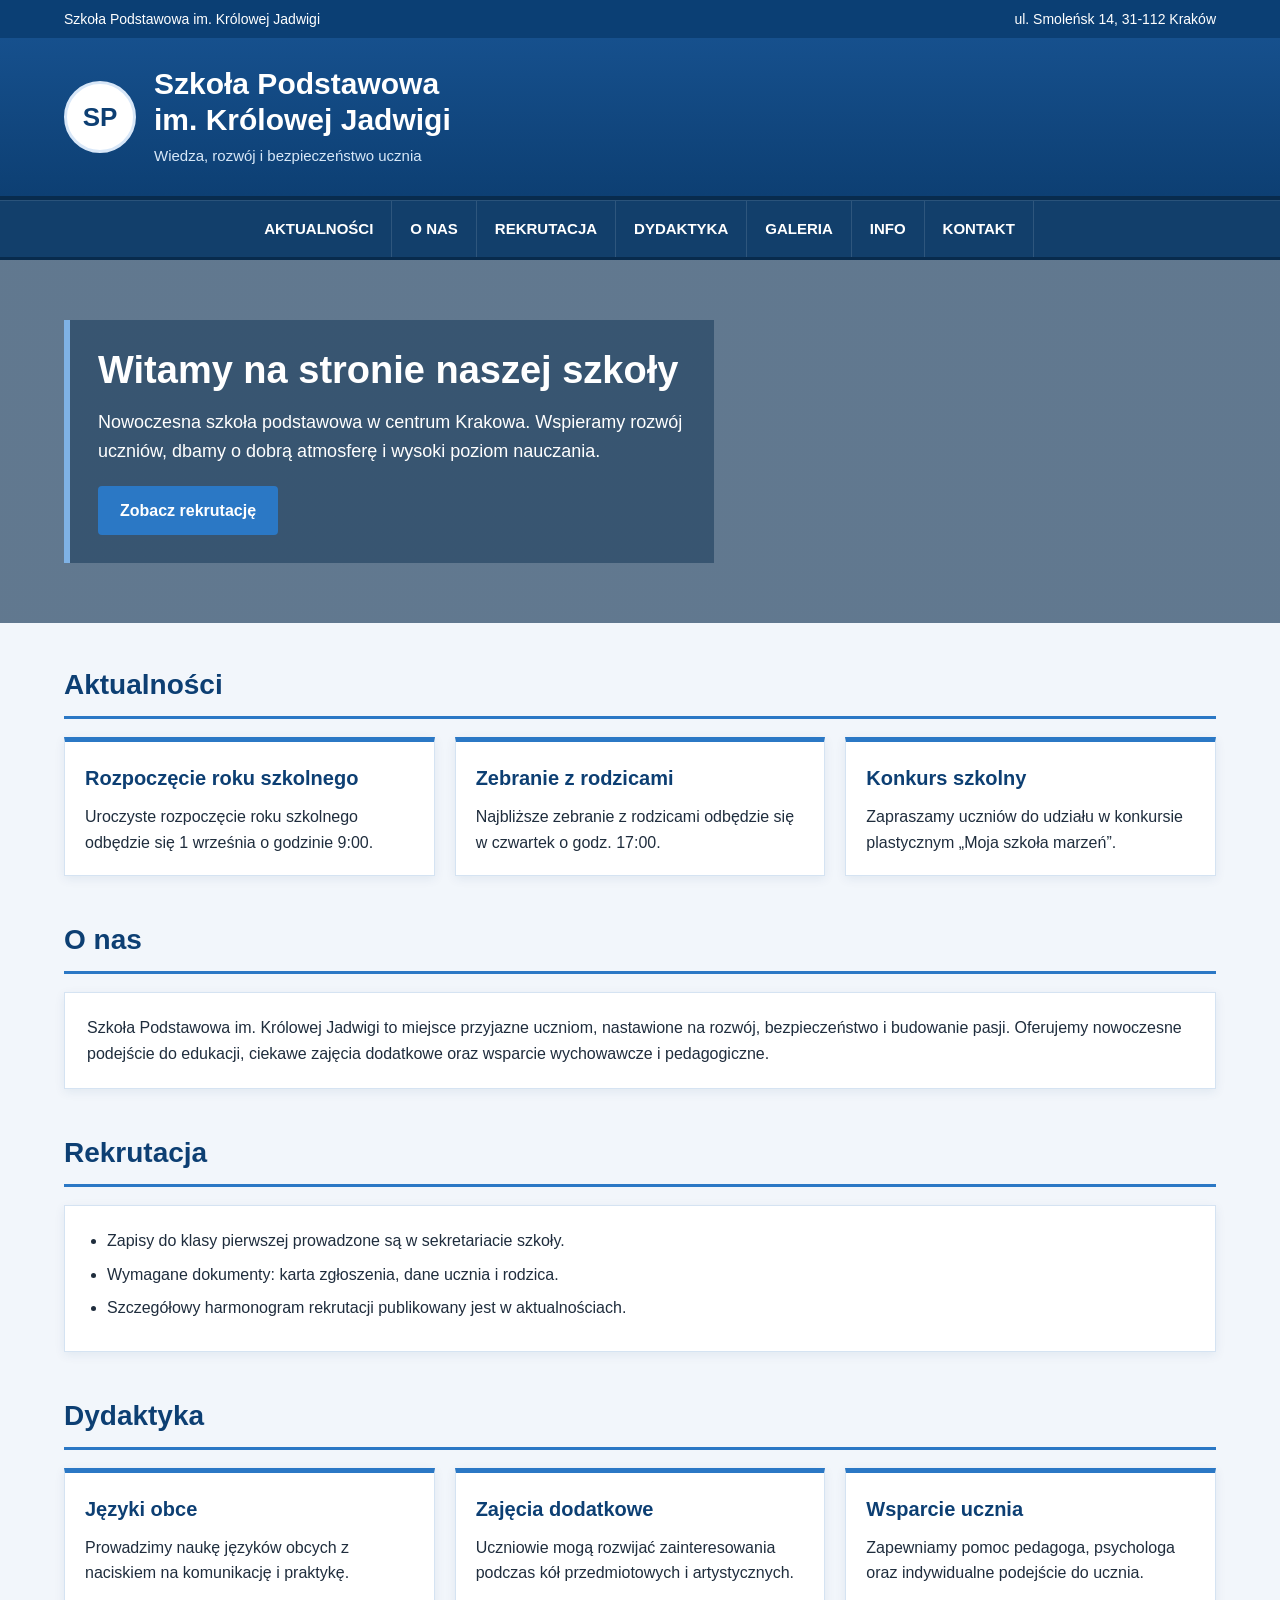
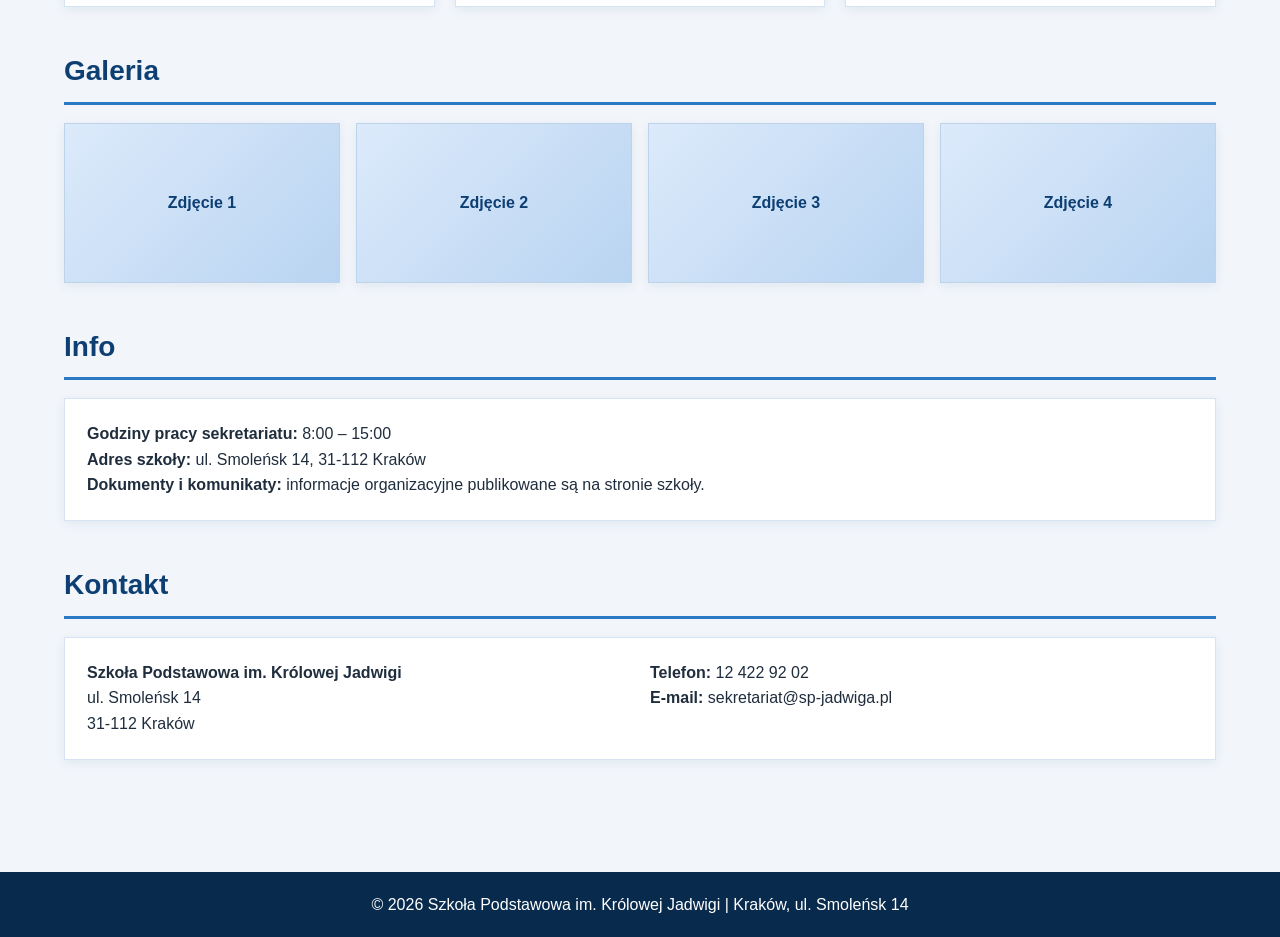
==== index.html @ 0288b06e "Add files via upload" ====
<!DOCTYPE html>
<html lang="pl">
<head>
    <meta charset="UTF-8">
    <meta name="viewport" content="width=device-width, initial-scale=1.0">
    <title>Szkoła Podstawowa im. Królowej Jadwigi</title>
    <link rel="stylesheet" href="style.css">
</head>
<body>

<div class="top-bar">
    <div class="container top-bar-content">
        <span>Szkoła Podstawowa im. Królowej Jadwigi</span>
        <span>ul. Smoleńsk 14, 31-112 Kraków</span>
    </div>
</div>

<header class="main-header">
    <div class="container header-content">
        <div class="logo-box">
            <div class="logo-circle">SP</div>
            <div>
                <h1>Szkoła Podstawowa<br>im. Królowej Jadwigi</h1>
                <p>Wiedza, rozwój i bezpieczeństwo ucznia</p>
            </div>
        </div>
    </div>
</header>

<nav class="main-nav">
    <div class="container nav-links">
        <a href="#aktualnosci">Aktualności</a>
        <a href="#onas">O nas</a>
        <a href="#rekrutacja">Rekrutacja</a>
        <a href="#dydaktyka">Dydaktyka</a>
        <a href="#galeria">Galeria</a>
        <a href="#info">Info</a>
        <a href="#kontakt">Kontakt</a>
    </div>
</nav>

<section class="hero">
    <div class="container hero-content">
        <div class="hero-text">
            <h2>Witamy na stronie naszej szkoły</h2>
            <p>
                Nowoczesna szkoła podstawowa w centrum Krakowa.
                Wspieramy rozwój uczniów, dbamy o dobrą atmosferę i wysoki poziom nauczania.
            </p>
            <a href="#rekrutacja" class="btn">Zobacz rekrutację</a>
        </div>
    </div>
</section>

<main class="container main-content">

    <section id="aktualnosci" class="content-section">
        <h2>Aktualności</h2>
        <div class="cards">
            <article class="card">
                <h3>Rozpoczęcie roku szkolnego</h3>
                <p>Uroczyste rozpoczęcie roku szkolnego odbędzie się 1 września o godzinie 9:00.</p>
            </article>
            <article class="card">
                <h3>Zebranie z rodzicami</h3>
                <p>Najbliższe zebranie z rodzicami odbędzie się w czwartek o godz. 17:00.</p>
            </article>
            <article class="card">
                <h3>Konkurs szkolny</h3>
                <p>Zapraszamy uczniów do udziału w konkursie plastycznym „Moja szkoła marzeń”.</p>
            </article>
        </div>
    </section>

    <section id="onas" class="content-section">
        <h2>O nas</h2>
        <div class="panel">
            <p>
                Szkoła Podstawowa im. Królowej Jadwigi to miejsce przyjazne uczniom,
                nastawione na rozwój, bezpieczeństwo i budowanie pasji.
                Oferujemy nowoczesne podejście do edukacji, ciekawe zajęcia dodatkowe
                oraz wsparcie wychowawcze i pedagogiczne.
            </p>
        </div>
    </section>

    <section id="rekrutacja" class="content-section">
        <h2>Rekrutacja</h2>
        <div class="panel">
            <ul>
                <li>Zapisy do klasy pierwszej prowadzone są w sekretariacie szkoły.</li>
                <li>Wymagane dokumenty: karta zgłoszenia, dane ucznia i rodzica.</li>
                <li>Szczegółowy harmonogram rekrutacji publikowany jest w aktualnościach.</li>
            </ul>
        </div>
    </section>

    <section id="dydaktyka" class="content-section">
        <h2>Dydaktyka</h2>
        <div class="cards">
            <article class="card">
                <h3>Języki obce</h3>
                <p>Prowadzimy naukę języków obcych z naciskiem na komunikację i praktykę.</p>
            </article>
            <article class="card">
                <h3>Zajęcia dodatkowe</h3>
                <p>Uczniowie mogą rozwijać zainteresowania podczas kół przedmiotowych i artystycznych.</p>
            </article>
            <article class="card">
                <h3>Wsparcie ucznia</h3>
                <p>Zapewniamy pomoc pedagoga, psychologa oraz indywidualne podejście do ucznia.</p>
            </article>
        </div>
    </section>

    <section id="galeria" class="content-section">
        <h2>Galeria</h2>
        <div class="gallery">
            <div class="gallery-item">Zdjęcie 1</div>
            <div class="gallery-item">Zdjęcie 2</div>
            <div class="gallery-item">Zdjęcie 3</div>
            <div class="gallery-item">Zdjęcie 4</div>
        </div>
    </section>

    <section id="info" class="content-section">
        <h2>Info</h2>
        <div class="panel">
            <p><strong>Godziny pracy sekretariatu:</strong> 8:00 – 15:00</p>
            <p><strong>Adres szkoły:</strong> ul. Smoleńsk 14, 31-112 Kraków</p>
            <p><strong>Dokumenty i komunikaty:</strong> informacje organizacyjne publikowane są na stronie szkoły.</p>
        </div>
    </section>

    <section id="kontakt" class="content-section">
        <h2>Kontakt</h2>
        <div class="contact-box">
            <div>
                <p><strong>Szkoła Podstawowa im. Królowej Jadwigi</strong></p>
                <p>ul. Smoleńsk 14<br>31-112 Kraków</p>
            </div>
            <div>
                <p><strong>Telefon:</strong> 12 422 92 02</p>
                <p><strong>E-mail:</strong> sekretariat@sp-jadwiga.pl</p>
            </div>
        </div>
    </section>

</main>

<footer class="footer">
    <div class="container">
        <p>© 2026 Szkoła Podstawowa im. Królowej Jadwigi | Kraków, ul. Smoleńsk 14</p>
    </div>
</footer>

</body>
</html>
---- style.css ----
* {
    margin: 0;
    padding: 0;
    box-sizing: border-box;
}

html {
    scroll-behavior: smooth;
}

body {
    font-family: Arial, sans-serif;
    background-color: #f2f6fb;
    color: #1f2d3d;
    line-height: 1.6;
}

.container {
    width: 90%;
    max-width: 1180px;
    margin: 0 auto;
}

.top-bar {
    background-color: #0b3f74;
    color: #ffffff;
    font-size: 14px;
    padding: 8px 0;
}

.top-bar-content {
    display: flex;
    justify-content: space-between;
    gap: 20px;
    flex-wrap: wrap;
}

.main-header {
    background: linear-gradient(180deg, #16508d 0%, #0d3f73 100%);
    color: white;
    padding: 28px 0;
    border-bottom: 4px solid #082b4d;
}

.header-content {
    display: flex;
    align-items: center;
    justify-content: space-between;
}

.logo-box {
    display: flex;
    align-items: center;
    gap: 18px;
}

.logo-circle {
    width: 72px;
    height: 72px;
    border-radius: 50%;
    background-color: white;
    color: #0d3f73;
    display: flex;
    align-items: center;
    justify-content: center;
    font-size: 26px;
    font-weight: bold;
    border: 3px solid #d8e7f8;
}

.logo-box h1 {
    font-size: 30px;
    line-height: 1.2;
    margin-bottom: 6px;
}

.logo-box p {
    color: #d7e8f8;
    font-size: 15px;
}

.main-nav {
    background-color: #123f6b;
    border-top: 1px solid rgba(255,255,255,0.1);
    border-bottom: 3px solid #082b4d;
    position: sticky;
    top: 0;
    z-index: 1000;
}

.nav-links {
    display: flex;
    flex-wrap: wrap;
    justify-content: center;
}

.main-nav a {
    color: white;
    text-decoration: none;
    padding: 16px 18px;
    display: inline-block;
    font-size: 15px;
    font-weight: bold;
    text-transform: uppercase;
    border-right: 1px solid rgba(255,255,255,0.12);
    transition: background-color 0.3s ease;
}

.main-nav a:hover {
    background-color: #1d5f9f;
}

.hero {
    background:
            linear-gradient(rgba(8, 43, 77, 0.62), rgba(8, 43, 77, 0.62)),
            url("https://images.unsplash.com/photo-1509062522246-3755977927d7?auto=format&fit=crop&w=1400&q=80") center/cover no-repeat;
    min-height: 360px;
    display: flex;
    align-items: center;
}

.hero-content {
    padding: 60px 0;
}

.hero-text {
    max-width: 650px;
    color: white;
    background-color: rgba(8, 43, 77, 0.45);
    padding: 28px;
    border-left: 6px solid #7fb2e5;
}

.hero-text h2 {
    font-size: 38px;
    margin-bottom: 14px;
    line-height: 1.2;
}

.hero-text p {
    font-size: 18px;
    margin-bottom: 20px;
}

.btn {
    display: inline-block;
    background-color: #2b78c5;
    color: white;
    text-decoration: none;
    padding: 12px 22px;
    font-weight: bold;
    border-radius: 4px;
}

.btn:hover {
    background-color: #1f63a7;
}

.main-content {
    padding: 40px 0 50px;
}

.content-section {
    margin-bottom: 42px;
}

.content-section h2 {
    font-size: 28px;
    color: #0d3f73;
    margin-bottom: 18px;
    border-bottom: 3px solid #2b78c5;
    padding-bottom: 8px;
}

.panel {
    background-color: white;
    border: 1px solid #d5e3f2;
    padding: 22px;
    box-shadow: 0 3px 10px rgba(13, 63, 115, 0.08);
}

.cards {
    display: grid;
    grid-template-columns: repeat(auto-fit, minmax(240px, 1fr));
    gap: 20px;
}

.card {
    background-color: white;
    border: 1px solid #d5e3f2;
    border-top: 5px solid #2b78c5;
    padding: 20px;
    box-shadow: 0 3px 10px rgba(13, 63, 115, 0.08);
}

.card h3 {
    color: #0d3f73;
    margin-bottom: 10px;
    font-size: 20px;
}

.gallery {
    display: grid;
    grid-template-columns: repeat(auto-fit, minmax(220px, 1fr));
    gap: 16px;
}

.gallery-item {
    background: linear-gradient(135deg, #dceafb, #b9d4f1);
    height: 160px;
    display: flex;
    align-items: center;
    justify-content: center;
    color: #0d3f73;
    font-weight: bold;
    border: 1px solid #bdd3ea;
    box-shadow: 0 3px 10px rgba(13, 63, 115, 0.08);
}

.contact-box {
    display: grid;
    grid-template-columns: repeat(auto-fit, minmax(260px, 1fr));
    gap: 20px;
    background-color: white;
    border: 1px solid #d5e3f2;
    padding: 22px;
    box-shadow: 0 3px 10px rgba(13, 63, 115, 0.08);
}

.footer {
    background-color: #082b4d;
    color: white;
    text-align: center;
    padding: 20px 0;
    margin-top: 20px;
}

ul {
    padding-left: 20px;
}

li {
    margin-bottom: 8px;
}

@media (max-width: 768px) {
    .logo-box {
        flex-direction: column;
        align-items: flex-start;
    }

    .logo-box h1 {
        font-size: 24px;
    }

    .hero-text h2 {
        font-size: 28px;
    }

    .main-nav a {
        width: 100%;
        text-align: center;
        border-right: none;
        border-bottom: 1px solid rgba(255,255,255,0.1);
    }

    .top-bar-content {
        flex-direction: column;
    }
}
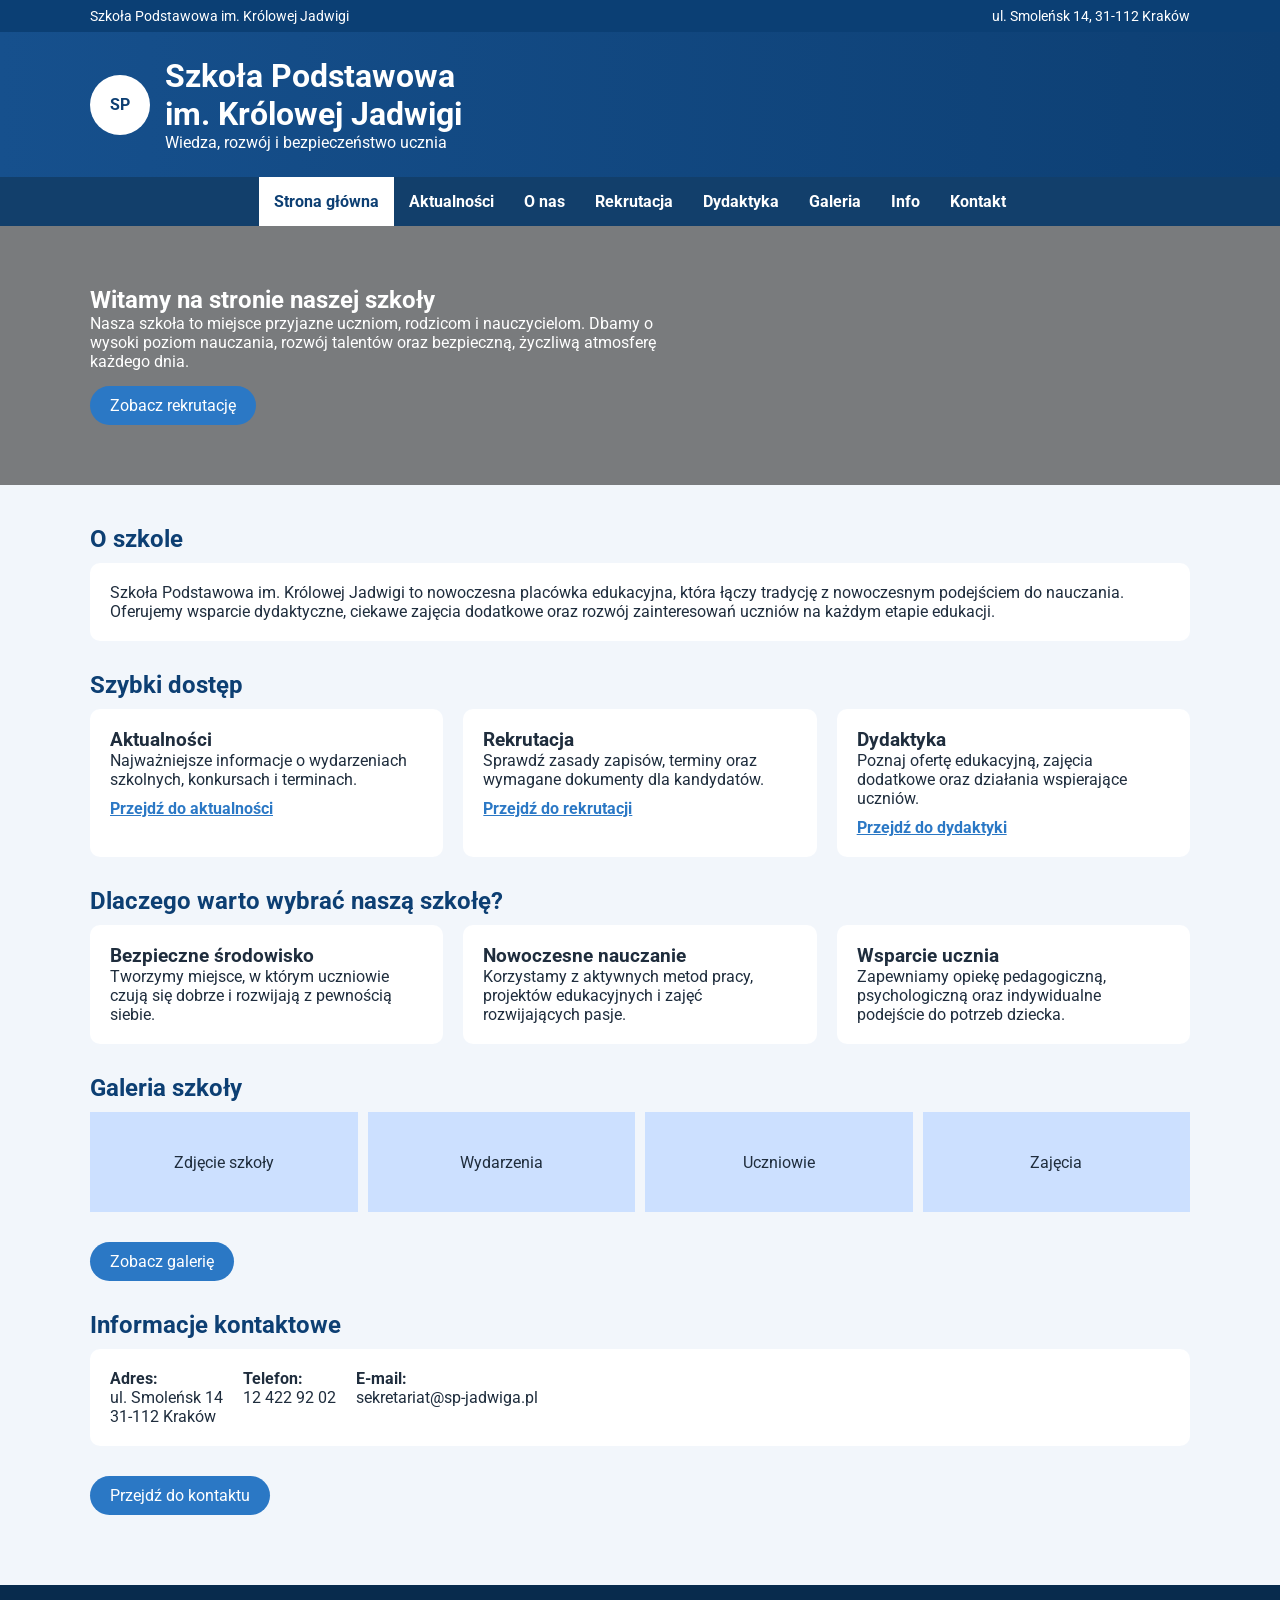
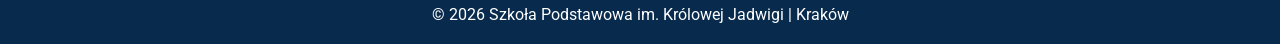
==== commit be8d6935: "Dodanie strony szkoły1" ====
--- a/index.html
+++ b/index.html
@@ -1,158 +1,172 @@
-<!DOCTYPE html>
-<html lang="pl">
-<head>
-    <meta charset="UTF-8">
-    <meta name="viewport" content="width=device-width, initial-scale=1.0">
-    <title>Szkoła Podstawowa im. Królowej Jadwigi</title>
-    <link rel="stylesheet" href="style.css">
-</head>
-<body>
-
-<div class="top-bar">
-    <div class="container top-bar-content">
-        <span>Szkoła Podstawowa im. Królowej Jadwigi</span>
-        <span>ul. Smoleńsk 14, 31-112 Kraków</span>
-    </div>
-</div>
-
-<header class="main-header">
-    <div class="container header-content">
-        <div class="logo-box">
-            <div class="logo-circle">SP</div>
-            <div>
-                <h1>Szkoła Podstawowa<br>im. Królowej Jadwigi</h1>
-                <p>Wiedza, rozwój i bezpieczeństwo ucznia</p>
-            </div>
-        </div>
-    </div>
-</header>
-
-<nav class="main-nav">
-    <div class="container nav-links">
-        <a href="#aktualnosci">Aktualności</a>
-        <a href="#onas">O nas</a>
-        <a href="#rekrutacja">Rekrutacja</a>
-        <a href="#dydaktyka">Dydaktyka</a>
-        <a href="#galeria">Galeria</a>
-        <a href="#info">Info</a>
-        <a href="#kontakt">Kontakt</a>
-    </div>
-</nav>
-
-<section class="hero">
-    <div class="container hero-content">
-        <div class="hero-text">
-            <h2>Witamy na stronie naszej szkoły</h2>
-            <p>
-                Nowoczesna szkoła podstawowa w centrum Krakowa.
-                Wspieramy rozwój uczniów, dbamy o dobrą atmosferę i wysoki poziom nauczania.
-            </p>
-            <a href="#rekrutacja" class="btn">Zobacz rekrutację</a>
-        </div>
-    </div>
-</section>
-
-<main class="container main-content">
-
-    <section id="aktualnosci" class="content-section">
-        <h2>Aktualności</h2>
-        <div class="cards">
-            <article class="card">
-                <h3>Rozpoczęcie roku szkolnego</h3>
-                <p>Uroczyste rozpoczęcie roku szkolnego odbędzie się 1 września o godzinie 9:00.</p>
-            </article>
-            <article class="card">
-                <h3>Zebranie z rodzicami</h3>
-                <p>Najbliższe zebranie z rodzicami odbędzie się w czwartek o godz. 17:00.</p>
-            </article>
-            <article class="card">
-                <h3>Konkurs szkolny</h3>
-                <p>Zapraszamy uczniów do udziału w konkursie plastycznym „Moja szkoła marzeń”.</p>
-            </article>
-        </div>
-    </section>
-
-    <section id="onas" class="content-section">
-        <h2>O nas</h2>
-        <div class="panel">
-            <p>
-                Szkoła Podstawowa im. Królowej Jadwigi to miejsce przyjazne uczniom,
-                nastawione na rozwój, bezpieczeństwo i budowanie pasji.
-                Oferujemy nowoczesne podejście do edukacji, ciekawe zajęcia dodatkowe
-                oraz wsparcie wychowawcze i pedagogiczne.
-            </p>
-        </div>
-    </section>
-
-    <section id="rekrutacja" class="content-section">
-        <h2>Rekrutacja</h2>
-        <div class="panel">
-            <ul>
-                <li>Zapisy do klasy pierwszej prowadzone są w sekretariacie szkoły.</li>
-                <li>Wymagane dokumenty: karta zgłoszenia, dane ucznia i rodzica.</li>
-                <li>Szczegółowy harmonogram rekrutacji publikowany jest w aktualnościach.</li>
-            </ul>
-        </div>
-    </section>
-
-    <section id="dydaktyka" class="content-section">
-        <h2>Dydaktyka</h2>
-        <div class="cards">
-            <article class="card">
-                <h3>Języki obce</h3>
-                <p>Prowadzimy naukę języków obcych z naciskiem na komunikację i praktykę.</p>
-            </article>
-            <article class="card">
-                <h3>Zajęcia dodatkowe</h3>
-                <p>Uczniowie mogą rozwijać zainteresowania podczas kół przedmiotowych i artystycznych.</p>
-            </article>
-            <article class="card">
-                <h3>Wsparcie ucznia</h3>
-                <p>Zapewniamy pomoc pedagoga, psychologa oraz indywidualne podejście do ucznia.</p>
-            </article>
-        </div>
-    </section>
-
-    <section id="galeria" class="content-section">
-        <h2>Galeria</h2>
-        <div class="gallery">
-            <div class="gallery-item">Zdjęcie 1</div>
-            <div class="gallery-item">Zdjęcie 2</div>
-            <div class="gallery-item">Zdjęcie 3</div>
-            <div class="gallery-item">Zdjęcie 4</div>
-        </div>
-    </section>
-
-    <section id="info" class="content-section">
-        <h2>Info</h2>
-        <div class="panel">
-            <p><strong>Godziny pracy sekretariatu:</strong> 8:00 – 15:00</p>
-            <p><strong>Adres szkoły:</strong> ul. Smoleńsk 14, 31-112 Kraków</p>
-            <p><strong>Dokumenty i komunikaty:</strong> informacje organizacyjne publikowane są na stronie szkoły.</p>
-        </div>
-    </section>
-
-    <section id="kontakt" class="content-section">
-        <h2>Kontakt</h2>
-        <div class="contact-box">
-            <div>
-                <p><strong>Szkoła Podstawowa im. Królowej Jadwigi</strong></p>
-                <p>ul. Smoleńsk 14<br>31-112 Kraków</p>
-            </div>
-            <div>
-                <p><strong>Telefon:</strong> 12 422 92 02</p>
-                <p><strong>E-mail:</strong> sekretariat@sp-jadwiga.pl</p>
-            </div>
-        </div>
-    </section>
-
-</main>
-
-<footer class="footer">
-    <div class="container">
-        <p>© 2026 Szkoła Podstawowa im. Królowej Jadwigi | Kraków, ul. Smoleńsk 14</p>
-    </div>
-</footer>
-
-</body>
+<!DOCTYPE html>
+<html lang="pl">
+<head>
+    <meta charset="UTF-8">
+    <meta name="viewport" content="width=device-width, initial-scale=1.0">
+    <title>Szkoła Podstawowa im. Królowej Jadwigi</title>
+    <link rel="stylesheet" href="style.css">
+    <link href="https://fonts.googleapis.com/css2?family=Roboto:wght@400;500;700&display=swap" rel="stylesheet">
+</head>
+<body>
+
+<div class="top-bar">
+    <div class="container top-bar-content">
+        <span>Szkoła Podstawowa im. Królowej Jadwigi</span>
+        <span>ul. Smoleńsk 14, 31-112 Kraków</span>
+    </div>
+</div>
+
+<header class="main-header">
+    <div class="container header-content">
+        <div class="logo-box">
+            <div class="logo-circle">SP</div>
+            <div>
+                <h1>Szkoła Podstawowa<br>im. Królowej Jadwigi</h1>
+                <p>Wiedza, rozwój i bezpieczeństwo ucznia</p>
+            </div>
+        </div>
+    </div>
+</header>
+
+<nav class="main-nav">
+    <div class="container">
+        <div class="menu-toggle" onclick="toggleMenu()">☰</div>
+
+        <div class="nav-links" id="navLinks">
+            <a href="index.html" class="active">Strona główna</a>
+            <a href="aktualnosci.html">Aktualności</a>
+            <a href="onas.html">O nas</a>
+            <a href="rekrutacja.html">Rekrutacja</a>
+            <a href="dydaktyka.html">Dydaktyka</a>
+            <a href="galeria.html">Galeria</a>
+            <a href="info.html">Info</a>
+            <a href="kontakt.html">Kontakt</a>
+        </div>
+    </div>
+</nav>
+
+<section class="hero">
+    <div class="container hero-content">
+        <div class="hero-text">
+            <h2>Witamy na stronie naszej szkoły</h2>
+            <p>
+                Nasza szkoła to miejsce przyjazne uczniom, rodzicom i nauczycielom.
+                Dbamy o wysoki poziom nauczania, rozwój talentów oraz bezpieczną,
+                życzliwą atmosferę każdego dnia.
+            </p>
+            <a href="rekrutacja.html" class="btn">Zobacz rekrutację</a>
+        </div>
+    </div>
+</section>
+
+<main class="container main-content">
+
+    <section class="content-section intro-section">
+        <h2>O szkole</h2>
+        <div class="panel">
+            <p>
+                Szkoła Podstawowa im. Królowej Jadwigi to nowoczesna placówka edukacyjna,
+                która łączy tradycję z nowoczesnym podejściem do nauczania. Oferujemy
+                wsparcie dydaktyczne, ciekawe zajęcia dodatkowe oraz rozwój zainteresowań
+                uczniów na każdym etapie edukacji.
+            </p>
+        </div>
+    </section>
+
+    <section class="content-section">
+        <h2>Szybki dostęp</h2>
+        <div class="cards">
+            <article class="card">
+                <h3>Aktualności</h3>
+                <p>Najważniejsze informacje o wydarzeniach szkolnych, konkursach i terminach.</p>
+                <a href="aktualnosci.html" class="card-link">Przejdź do aktualności</a>
+            </article>
+
+            <article class="card">
+                <h3>Rekrutacja</h3>
+                <p>Sprawdź zasady zapisów, terminy oraz wymagane dokumenty dla kandydatów.</p>
+                <a href="rekrutacja.html" class="card-link">Przejdź do rekrutacji</a>
+            </article>
+
+            <article class="card">
+                <h3>Dydaktyka</h3>
+                <p>Poznaj ofertę edukacyjną, zajęcia dodatkowe oraz działania wspierające uczniów.</p>
+                <a href="dydaktyka.html" class="card-link">Przejdź do dydaktyki</a>
+            </article>
+        </div>
+    </section>
+
+    <section class="content-section">
+        <h2>Dlaczego warto wybrać naszą szkołę?</h2>
+        <div class="cards">
+            <article class="card">
+                <h3>Bezpieczne środowisko</h3>
+                <p>Tworzymy miejsce, w którym uczniowie czują się dobrze i rozwijają z pewnością siebie.</p>
+            </article>
+
+            <article class="card">
+                <h3>Nowoczesne nauczanie</h3>
+                <p>Korzystamy z aktywnych metod pracy, projektów edukacyjnych i zajęć rozwijających pasje.</p>
+            </article>
+
+            <article class="card">
+                <h3>Wsparcie ucznia</h3>
+                <p>Zapewniamy opiekę pedagogiczną, psychologiczną oraz indywidualne podejście do potrzeb dziecka.</p>
+            </article>
+        </div>
+    </section>
+
+    <section class="content-section">
+        <h2>Galeria szkoły</h2>
+        <div class="gallery-preview">
+            <div class="gallery-box">Zdjęcie szkoły</div>
+            <div class="gallery-box">Wydarzenia</div>
+            <div class="gallery-box">Uczniowie</div>
+            <div class="gallery-box">Zajęcia</div>
+        </div>
+        <div class="more-button-box">
+            <a href="galeria.html" class="btn">Zobacz galerię</a>
+        </div>
+    </section>
+
+    <section class="content-section">
+        <h2>Informacje kontaktowe</h2>
+        <div class="contact-box">
+            <div>
+                <p><strong>Adres:</strong></p>
+                <p>ul. Smoleńsk 14<br>31-112 Kraków</p>
+            </div>
+
+            <div>
+                <p><strong>Telefon:</strong></p>
+                <p>12 422 92 02</p>
+            </div>
+
+            <div>
+                <p><strong>E-mail:</strong></p>
+                <p>sekretariat@sp-jadwiga.pl</p>
+            </div>
+        </div>
+
+        <div class="more-button-box">
+            <a href="kontakt.html" class="btn">Przejdź do kontaktu</a>
+        </div>
+    </section>
+
+</main>
+
+<footer class="footer">
+    <div class="container">
+        <p>© 2026 Szkoła Podstawowa im. Królowej Jadwigi | Kraków</p>
+    </div>
+</footer>
+
+<script>
+    function toggleMenu() {
+        const nav = document.getElementById("navLinks");
+        nav.classList.toggle("active");
+    }
+</script>
+
+</body>
 </html>
--- a/style.css
+++ b/style.css
@@ -1,270 +1,262 @@
-* {
-    margin: 0;
-    padding: 0;
-    box-sizing: border-box;
-}
-
-html {
-    scroll-behavior: smooth;
-}
-
-body {
-    font-family: Arial, sans-serif;
-    background-color: #f2f6fb;
-    color: #1f2d3d;
-    line-height: 1.6;
-}
-
-.container {
-    width: 90%;
-    max-width: 1180px;
-    margin: 0 auto;
-}
-
-.top-bar {
-    background-color: #0b3f74;
-    color: #ffffff;
-    font-size: 14px;
-    padding: 8px 0;
-}
-
-.top-bar-content {
-    display: flex;
-    justify-content: space-between;
-    gap: 20px;
-    flex-wrap: wrap;
-}
-
-.main-header {
-    background: linear-gradient(180deg, #16508d 0%, #0d3f73 100%);
-    color: white;
-    padding: 28px 0;
-    border-bottom: 4px solid #082b4d;
-}
-
-.header-content {
-    display: flex;
-    align-items: center;
-    justify-content: space-between;
-}
-
-.logo-box {
-    display: flex;
-    align-items: center;
-    gap: 18px;
-}
-
-.logo-circle {
-    width: 72px;
-    height: 72px;
-    border-radius: 50%;
-    background-color: white;
-    color: #0d3f73;
-    display: flex;
-    align-items: center;
-    justify-content: center;
-    font-size: 26px;
-    font-weight: bold;
-    border: 3px solid #d8e7f8;
-}
-
-.logo-box h1 {
-    font-size: 30px;
-    line-height: 1.2;
-    margin-bottom: 6px;
-}
-
-.logo-box p {
-    color: #d7e8f8;
-    font-size: 15px;
-}
-
-.main-nav {
-    background-color: #123f6b;
-    border-top: 1px solid rgba(255,255,255,0.1);
-    border-bottom: 3px solid #082b4d;
-    position: sticky;
-    top: 0;
-    z-index: 1000;
-}
-
-.nav-links {
-    display: flex;
-    flex-wrap: wrap;
-    justify-content: center;
-}
-
-.main-nav a {
-    color: white;
-    text-decoration: none;
-    padding: 16px 18px;
-    display: inline-block;
-    font-size: 15px;
-    font-weight: bold;
-    text-transform: uppercase;
-    border-right: 1px solid rgba(255,255,255,0.12);
-    transition: background-color 0.3s ease;
-}
-
-.main-nav a:hover {
-    background-color: #1d5f9f;
-}
-
-.hero {
-    background:
-            linear-gradient(rgba(8, 43, 77, 0.62), rgba(8, 43, 77, 0.62)),
-            url("https://images.unsplash.com/photo-1509062522246-3755977927d7?auto=format&fit=crop&w=1400&q=80") center/cover no-repeat;
-    min-height: 360px;
-    display: flex;
-    align-items: center;
-}
-
-.hero-content {
-    padding: 60px 0;
-}
-
-.hero-text {
-    max-width: 650px;
-    color: white;
-    background-color: rgba(8, 43, 77, 0.45);
-    padding: 28px;
-    border-left: 6px solid #7fb2e5;
-}
-
-.hero-text h2 {
-    font-size: 38px;
-    margin-bottom: 14px;
-    line-height: 1.2;
-}
-
-.hero-text p {
-    font-size: 18px;
-    margin-bottom: 20px;
-}
-
-.btn {
-    display: inline-block;
-    background-color: #2b78c5;
-    color: white;
-    text-decoration: none;
-    padding: 12px 22px;
-    font-weight: bold;
-    border-radius: 4px;
-}
-
-.btn:hover {
-    background-color: #1f63a7;
-}
-
-.main-content {
-    padding: 40px 0 50px;
-}
-
-.content-section {
-    margin-bottom: 42px;
-}
-
-.content-section h2 {
-    font-size: 28px;
-    color: #0d3f73;
-    margin-bottom: 18px;
-    border-bottom: 3px solid #2b78c5;
-    padding-bottom: 8px;
-}
-
-.panel {
-    background-color: white;
-    border: 1px solid #d5e3f2;
-    padding: 22px;
-    box-shadow: 0 3px 10px rgba(13, 63, 115, 0.08);
-}
-
-.cards {
-    display: grid;
-    grid-template-columns: repeat(auto-fit, minmax(240px, 1fr));
-    gap: 20px;
-}
-
-.card {
-    background-color: white;
-    border: 1px solid #d5e3f2;
-    border-top: 5px solid #2b78c5;
-    padding: 20px;
-    box-shadow: 0 3px 10px rgba(13, 63, 115, 0.08);
-}
-
-.card h3 {
-    color: #0d3f73;
-    margin-bottom: 10px;
-    font-size: 20px;
-}
-
-.gallery {
-    display: grid;
-    grid-template-columns: repeat(auto-fit, minmax(220px, 1fr));
-    gap: 16px;
-}
-
-.gallery-item {
-    background: linear-gradient(135deg, #dceafb, #b9d4f1);
-    height: 160px;
-    display: flex;
-    align-items: center;
-    justify-content: center;
-    color: #0d3f73;
-    font-weight: bold;
-    border: 1px solid #bdd3ea;
-    box-shadow: 0 3px 10px rgba(13, 63, 115, 0.08);
-}
-
-.contact-box {
-    display: grid;
-    grid-template-columns: repeat(auto-fit, minmax(260px, 1fr));
-    gap: 20px;
-    background-color: white;
-    border: 1px solid #d5e3f2;
-    padding: 22px;
-    box-shadow: 0 3px 10px rgba(13, 63, 115, 0.08);
-}
-
-.footer {
-    background-color: #082b4d;
-    color: white;
-    text-align: center;
-    padding: 20px 0;
-    margin-top: 20px;
-}
-
-ul {
-    padding-left: 20px;
-}
-
-li {
-    margin-bottom: 8px;
-}
-
-@media (max-width: 768px) {
-    .logo-box {
-        flex-direction: column;
-        align-items: flex-start;
-    }
-
-    .logo-box h1 {
-        font-size: 24px;
-    }
-
-    .hero-text h2 {
-        font-size: 28px;
-    }
-
-    .main-nav a {
-        width: 100%;
-        text-align: center;
-        border-right: none;
-        border-bottom: 1px solid rgba(255,255,255,0.1);
-    }
-
-    .top-bar-content {
-        flex-direction: column;
-    }
-}
+* {
+    margin: 0;
+    padding: 0;
+    box-sizing: border-box;
+}
+
+body {
+    font-family: 'Roboto', sans-serif;
+    background-color: #f2f6fb;
+    color: #1f2d3d;
+}
+
+/* ====== UKŁAD ====== */
+
+.container {
+    width: 90%;
+    max-width: 1100px;
+    margin: auto;
+}
+
+/* ====== GÓRNY PASEK ====== */
+
+.top-bar {
+    background: #0b3f74;
+    color: white;
+    font-size: 14px;
+    padding: 8px 0;
+}
+
+.top-bar-content {
+    display: flex;
+    justify-content: space-between;
+}
+
+/* ====== HEADER ====== */
+
+.main-header {
+    background: linear-gradient(to right, #16508d, #0d3f73);
+    color: white;
+    padding: 25px 0;
+}
+
+.logo-box {
+    display: flex;
+    align-items: center;
+    gap: 15px;
+}
+
+.logo-circle {
+    width: 60px;
+    height: 60px;
+    border-radius: 50%;
+    background: white;
+    color: #0d3f73;
+    display: flex;
+    align-items: center;
+    justify-content: center;
+    font-weight: bold;
+}
+
+/* ====== MENU ====== */
+
+.main-nav {
+    background: #123f6b;
+    position: sticky;
+    top: 0;
+}
+
+.menu-toggle {
+    display: none;
+    font-size: 28px;
+    color: white;
+    cursor: pointer;
+    padding: 10px;
+}
+
+.nav-links {
+    display: flex;
+    justify-content: center;
+}
+
+.main-nav a {
+    color: white;
+    text-decoration: none;
+    padding: 15px;
+    font-weight: bold;
+    position: relative;
+    transition: 0.3s;
+}
+
+.main-nav a:hover {
+    background: #1d5f9f;
+}
+
+/* aktywna zakładka */
+.main-nav a.active {
+    background: white;
+    color: #0d3f73;
+}
+
+/* animowana kreska */
+.main-nav a::after {
+    content: "";
+    position: absolute;
+    left: 50%;
+    bottom: 5px;
+    width: 0;
+    height: 3px;
+    background: white;
+    transition: 0.3s;
+    transform: translateX(-50%);
+}
+
+.main-nav a:hover::after {
+    width: 60%;
+}
+
+/* ====== HERO ====== */
+
+.hero {
+    background: linear-gradient(rgba(0,0,0,0.5), rgba(0,0,0,0.5)),
+    url("https://picsum.photos/1200/400");
+    color: white;
+    padding: 60px 0;
+}
+
+.hero-text {
+    max-width: 600px;
+}
+
+.btn {
+    display: inline-block;
+    margin-top: 15px;
+    background: #2b78c5;
+    color: white;
+    padding: 10px 20px;
+    text-decoration: none;
+    border-radius: 25px;
+}
+
+.btn:hover {
+    background: #1f63a7;
+}
+
+/* ====== SEKCJE ====== */
+
+.main-content {
+    padding: 40px 0;
+}
+
+.content-section {
+    margin-bottom: 30px;
+}
+
+.content-section h2 {
+    color: #0d3f73;
+    margin-bottom: 10px;
+}
+
+/* panel */
+.panel {
+    background: white;
+    padding: 20px;
+    border-radius: 10px;
+}
+
+/* ====== KARTY ====== */
+
+.cards {
+    display: flex;
+    gap: 20px;
+    flex-wrap: wrap;
+}
+
+.card {
+    background: white;
+    padding: 20px;
+    flex: 1;
+    min-width: 250px;
+    border-radius: 10px;
+    transition: 0.3s;
+}
+
+.card:hover {
+    transform: translateY(-5px);
+}
+
+.card-link {
+    display: inline-block;
+    margin-top: 10px;
+    color: #2b78c5;
+    font-weight: bold;
+}
+
+/* ====== GALERIA ====== */
+
+.gallery-preview {
+    display: flex;
+    gap: 10px;
+    flex-wrap: wrap;
+}
+
+.gallery-box {
+    flex: 1;
+    min-width: 120px;
+    height: 100px;
+    background: #cce0ff;
+    display: flex;
+    align-items: center;
+    justify-content: center;
+}
+
+.more-button-box {
+    margin-top: 15px;
+}
+
+/* ====== KONTAKT ====== */
+
+.contact-box {
+    display: flex;
+    gap: 20px;
+    flex-wrap: wrap;
+    background: white;
+    padding: 20px;
+    border-radius: 10px;
+}
+
+/* ====== STOPKA ====== */
+
+.footer {
+    background: #082b4d;
+    color: white;
+    text-align: center;
+    padding: 20px;
+}
+
+/* ====== RESPONSYWNOŚĆ ====== */
+
+@media (max-width: 768px) {
+
+    .menu-toggle {
+        display: block;
+    }
+
+    .nav-links {
+        display: none;
+        flex-direction: column;
+    }
+
+    .nav-links.active {
+        display: flex;
+    }
+
+    .cards {
+        flex-direction: column;
+    }
+
+    .top-bar-content {
+        flex-direction: column;
+        gap: 5px;
+    }
+}
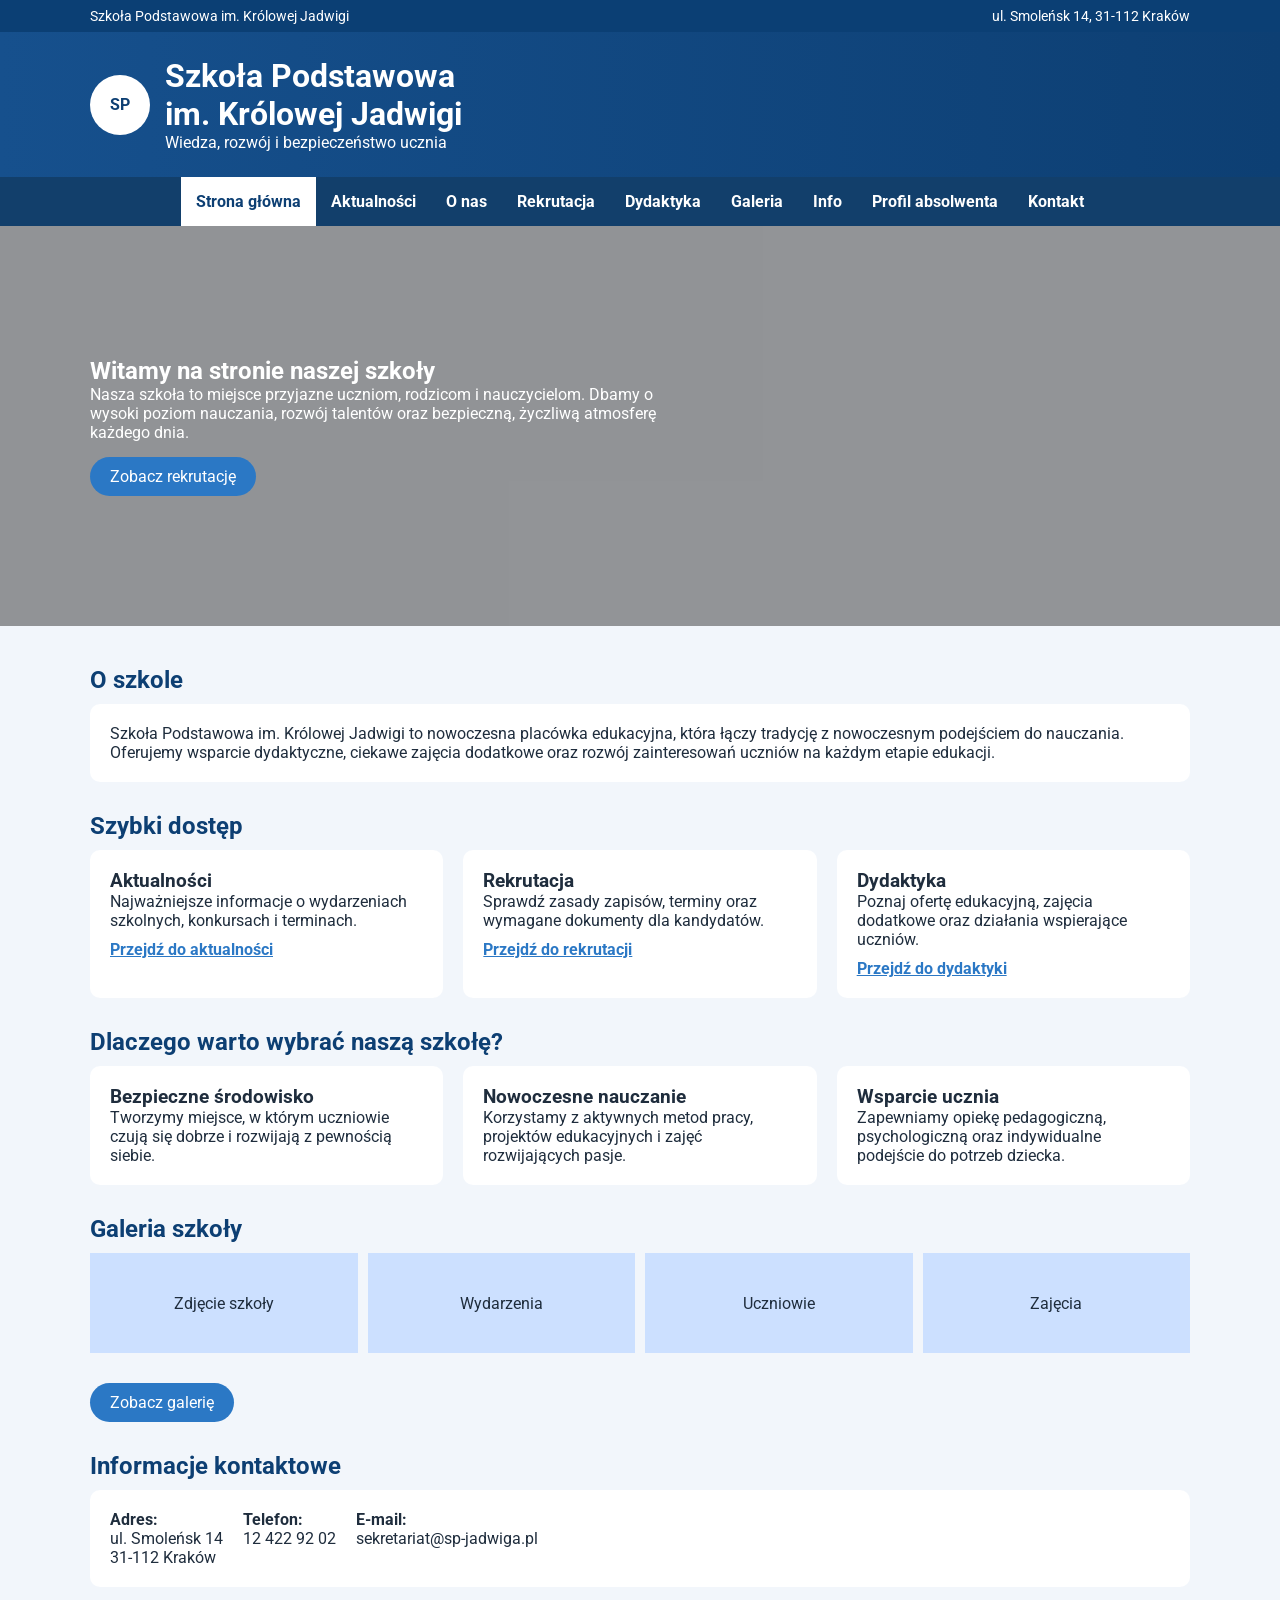
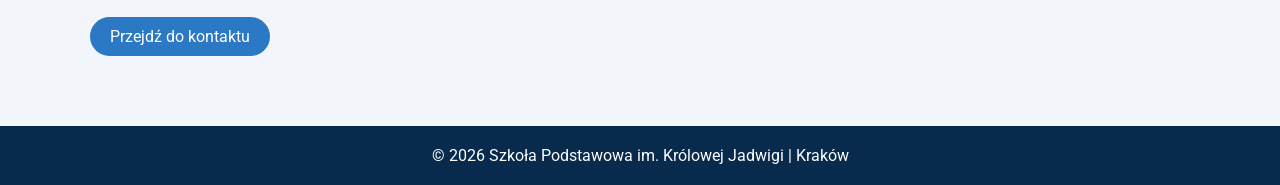
==== commit 1d853240: "Zmiany w zakładkach 2" ====
--- a/index.html
+++ b/index.html
@@ -40,6 +40,7 @@
             <a href="dydaktyka.html">Dydaktyka</a>
             <a href="galeria.html">Galeria</a>
             <a href="info.html">Info</a>
+            <a href="absolwent.html">Profil absolwenta</a>
             <a href="kontakt.html">Kontakt</a>
         </div>
     </div>
--- a/style.css
+++ b/style.css
@@ -118,10 +118,46 @@
 /* ====== HERO ====== */
 
 .hero {
-    background: linear-gradient(rgba(0,0,0,0.5), rgba(0,0,0,0.5)),
-    url("https://picsum.photos/1200/400");
-    color: white;
-    padding: 60px 0;
+    position: relative;
+    height: 400px;
+    background-size: cover;
+    background-position: center;
+    animation: slideshow 16s infinite;
+    display: flex;
+    align-items: center;
+    color: white;
+    overflow: hidden;
+}
+
+.hero::before {
+    content: "";
+    position: absolute;
+    inset: 0;
+    background: rgba(0, 0, 0, 0.4);
+    z-index: 1;
+}
+
+.hero-content,
+.hero-text {
+    position: relative;
+    z-index: 2;
+}
+@keyframes slideshow {
+    0% {
+        background-image: url("images/rynek.jpg");
+    }
+    25% {
+        background-image: url("images/wawel.jpg");
+    }
+    50% {
+        background-image: url("images/mariacki.jpg");
+    }
+    75% {
+        background-image: url("images/wisla.jpg");
+    }
+    100% {
+        background-image: url("images/rynek2.jpg");
+    }
 }
 
 .hero-text {
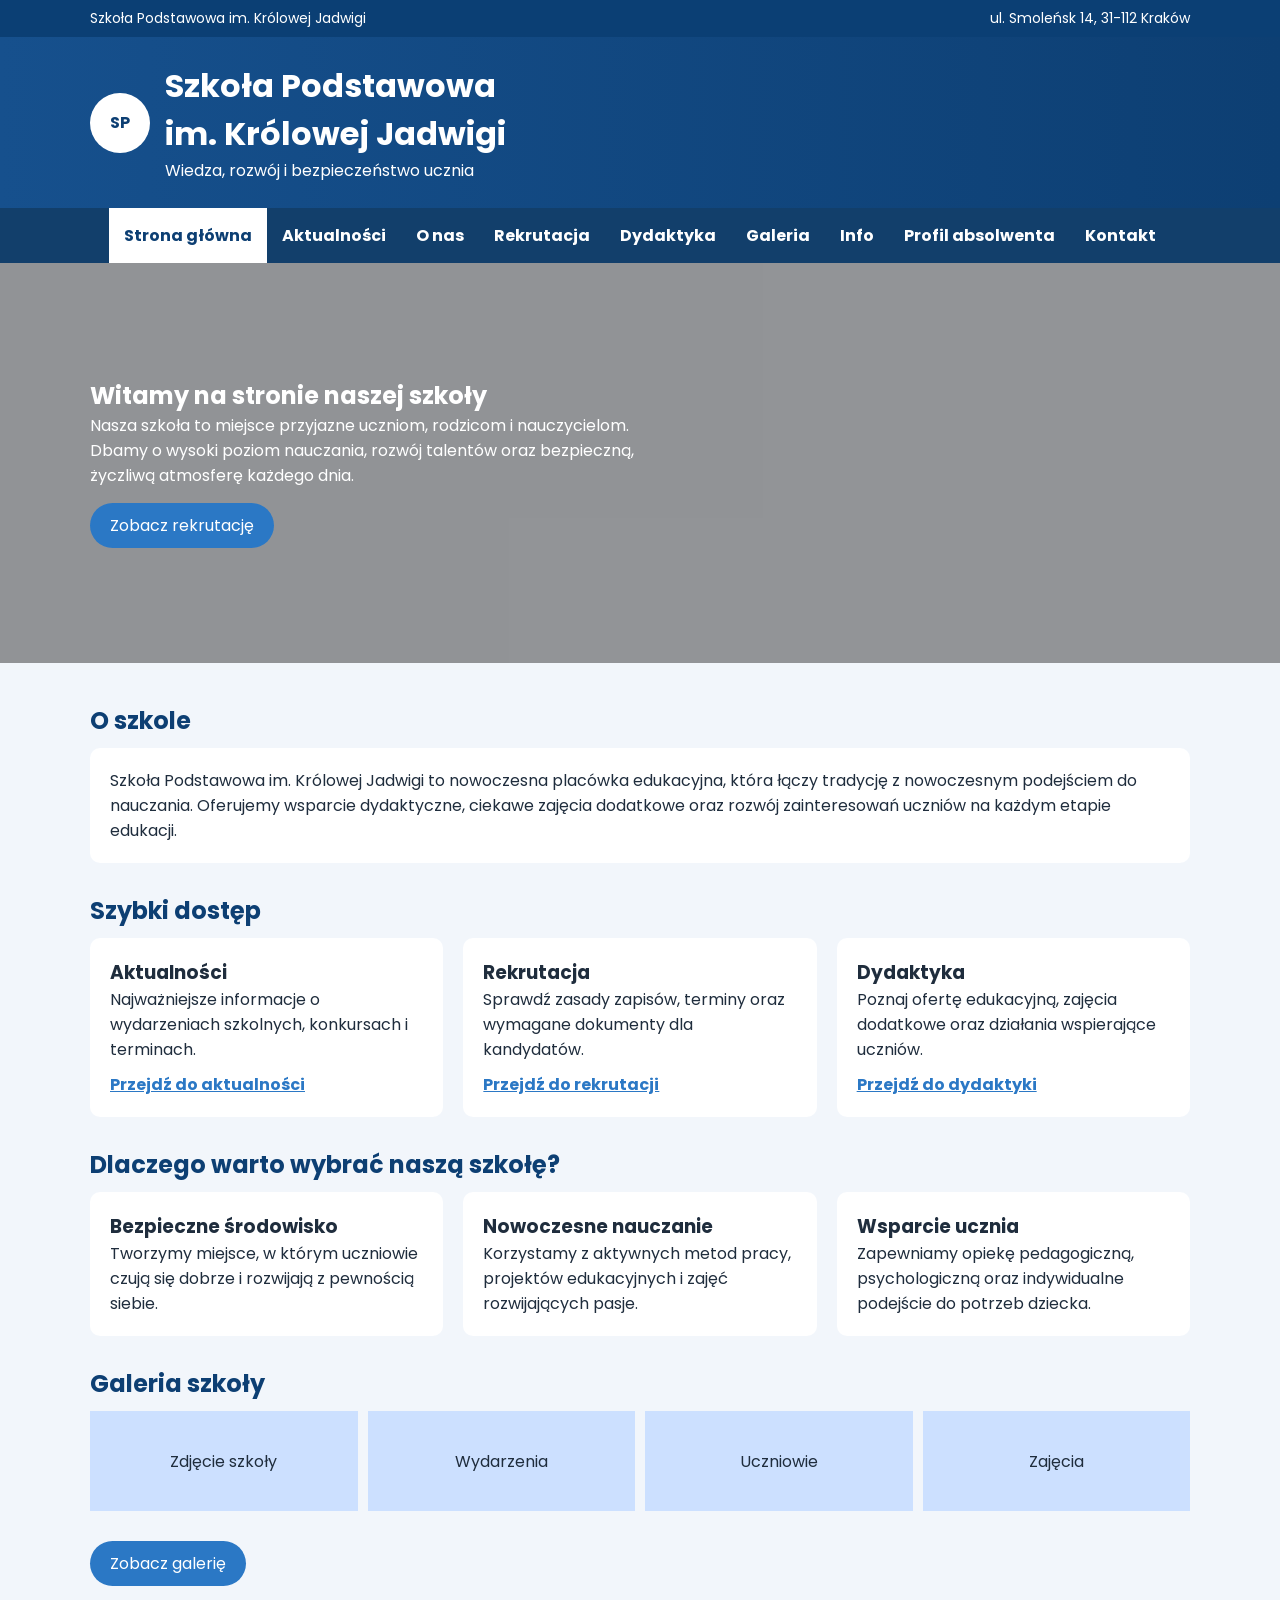
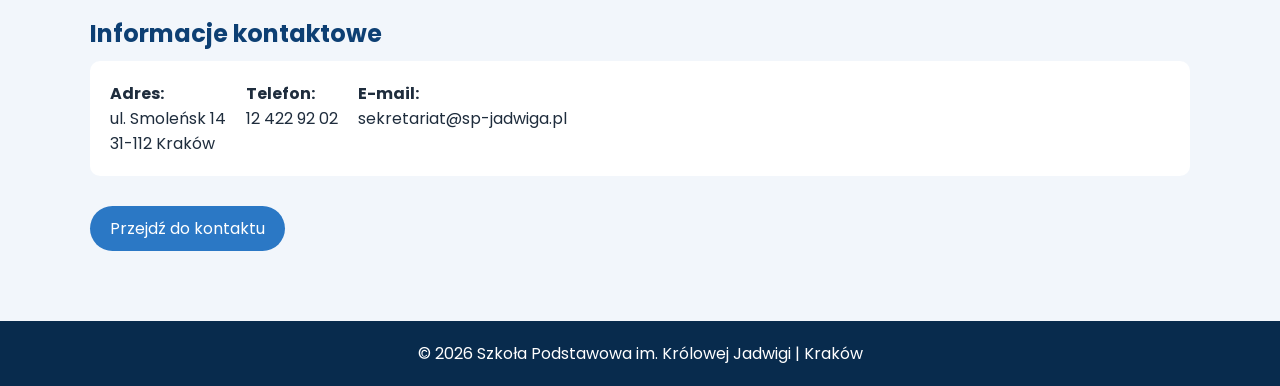
==== commit 5a70e9f8: "Zmiany w zakładkach 3" ====
--- a/index.html
+++ b/index.html
@@ -5,7 +5,7 @@
     <meta name="viewport" content="width=device-width, initial-scale=1.0">
     <title>Szkoła Podstawowa im. Królowej Jadwigi</title>
     <link rel="stylesheet" href="style.css">
-    <link href="https://fonts.googleapis.com/css2?family=Roboto:wght@400;500;700&display=swap" rel="stylesheet">
+    <link href="https://fonts.googleapis.com/css2?family=Poppins:wght@300;400;600;700&display=swap" rel="stylesheet">
 </head>
 <body>
 
--- a/style.css
+++ b/style.css
@@ -5,7 +5,7 @@
 }
 
 body {
-    font-family: 'Roboto', sans-serif;
+    font-family: 'Poppins', sans-serif;
     background-color: #f2f6fb;
     color: #1f2d3d;
 }
